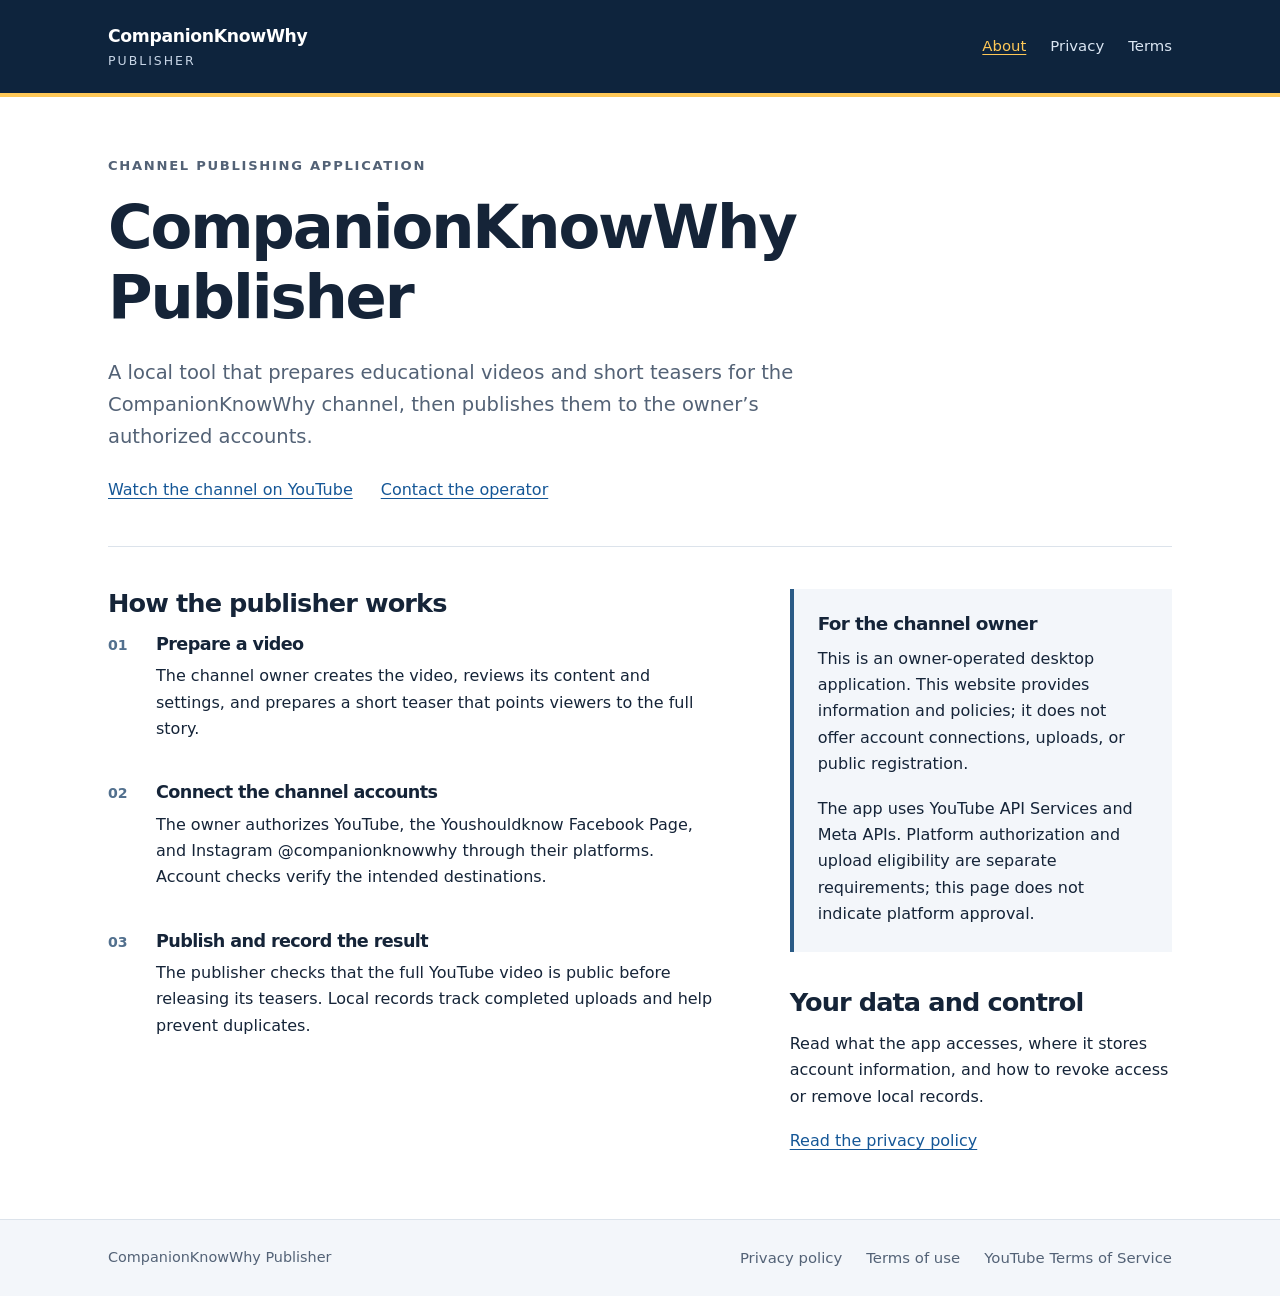
==== index.html @ aec20b23 "Publish CompanionKnowWhy application information and policies" ====
<!doctype html>
<html lang="en"><head><meta charset="utf-8"><meta name="viewport" content="width=device-width,initial-scale=1"><title>CompanionKnowWhy Publisher</title><meta name="description" content="The local publishing application for the CompanionKnowWhy channel. Learn how it works, how account data is handled, and how to contact the operator."><link rel="stylesheet" href="/styles.css"><link rel="icon" type="image/svg+xml" href="data:image/svg+xml,%3Csvg xmlns='http://www.w3.org/2000/svg' viewBox='0 0 32 32'%3E%3Crect width='32' height='32' rx='7' fill='%230e243d'/%3E%3Ctext x='16' y='24' text-anchor='middle' font-family='Arial' font-size='25' font-weight='bold' fill='%23ffc857'%3E%3F%3C/text%3E%3C/svg%3E"></head>
<body><a class="skip" href="#main">Skip to content</a><header><div class="bar"><a class="brand" href="/">CompanionKnowWhy<span>Publisher</span></a><nav aria-label="Main navigation"><a href="/" aria-current="page">About</a><a href="/privacy/">Privacy</a><a href="/terms/">Terms</a></nav></div></header>
<main id="main"><section class="intro"><p class="eyebrow">Channel publishing application</p><h1>CompanionKnowWhy Publisher</h1><p class="lead">A local tool that prepares educational videos and short teasers for the CompanionKnowWhy channel, then publishes them to the owner’s authorized accounts.</p><div class="links"><a href="https://www.youtube.com/@CompanionKnowWhy">Watch the channel on YouTube</a><a href="mailto:companionyoutube@gmail.com">Contact the operator</a></div></section>
<div class="grid"><section><h2>How the publisher works</h2><ol class="steps"><li><h3>Prepare a video</h3><p>The channel owner creates the video, reviews its content and settings, and prepares a short teaser that points viewers to the full story.</p></li><li><h3>Connect the channel accounts</h3><p>The owner authorizes YouTube, the Youshouldknow Facebook Page, and Instagram @companionknowwhy through their platforms. Account checks verify the intended destinations.</p></li><li><h3>Publish and record the result</h3><p>The publisher checks that the full YouTube video is public before releasing its teasers. Local records track completed uploads and help prevent duplicates.</p></li></ol></section><aside><div class="note"><h2>For the channel owner</h2><p>This is an owner-operated desktop application. This website provides information and policies; it does not offer account connections, uploads, or public registration.</p><p>The app uses YouTube API Services and Meta APIs. Platform authorization and upload eligibility are separate requirements; this page does not indicate platform approval.</p></div><h2>Your data and control</h2><p>Read what the app accesses, where it stores account information, and how to revoke access or remove local records.</p><a href="/privacy/">Read the privacy policy</a></aside></div></main>
<footer><div class="footer-inner"><span>CompanionKnowWhy Publisher</span><nav aria-label="Footer"><a href="/privacy/">Privacy policy</a><a href="/terms/">Terms of use</a><a href="https://www.youtube.com/t/terms">YouTube Terms of Service</a></nav></div></footer></body></html>
---- styles.css ----
:root{color-scheme:light;--ink:#152438;--muted:#536276;--line:#dce3eb;--navy:#0e243d;--accent:#ffc857;--paper:#fff;--soft:#f3f6fa;font-family:system-ui,-apple-system,BlinkMacSystemFont,"Segoe UI",sans-serif;font-size:16px}
*{box-sizing:border-box}body{margin:0;background:var(--paper);color:var(--ink);line-height:1.65}a{color:#155797;text-underline-offset:.2em}a:hover{text-decoration-thickness:2px}a:focus-visible{outline:3px solid #d78d00;outline-offset:5px}header{background:var(--navy);color:#fff;border-bottom:4px solid var(--accent)}.bar{max-width:1120px;margin:auto;padding:22px 28px;display:flex;align-items:center;justify-content:space-between;gap:24px}.brand{font-weight:750;color:#fff;text-decoration:none;font-size:1.08rem;letter-spacing:-.02em}.brand span{display:block;font-size:.78rem;font-weight:450;letter-spacing:.16em;text-transform:uppercase;color:#c7d5e6}nav{display:flex;gap:24px;flex-wrap:wrap}nav a{color:#dbe6f3;font-size:.93rem;text-decoration:none}nav a[aria-current=page]{color:var(--accent);text-decoration:underline}main{max-width:1120px;margin:auto;padding:58px 28px 64px}.eyebrow{font-size:.82rem;font-weight:700;text-transform:uppercase;letter-spacing:.13em;color:var(--muted);margin:0 0 16px}h1,h2,h3{line-height:1.15;letter-spacing:-.035em}h1{font-size:clamp(2.2rem,5vw,3.8rem);max-width:830px;margin:0 0 24px}h2{font-size:1.6rem;margin:36px 0 14px}h3{font-size:1.1rem;margin:0 0 9px}p{margin:0 0 18px}.lead{font-size:1.22rem;max-width:740px;color:var(--muted)}.intro{padding-bottom:42px;border-bottom:1px solid var(--line)}.grid{display:grid;grid-template-columns:1.6fr 1fr;gap:70px;margin-top:42px}.grid h2:first-child{margin-top:0}.note{background:var(--soft);border-left:4px solid #2a5b86;padding:24px}.note h2{font-size:1.15rem;margin:0 0 12px}.note p:last-child{margin-bottom:0}ul,ol{padding-left:1.35em}li{margin-bottom:10px}.steps{list-style:none;padding:0;counter-reset:step}.steps li{counter-increment:step;padding:0 0 22px 48px;position:relative;margin:0}.steps li:before{content:counter(step,decimal-leading-zero);position:absolute;left:0;top:0;font-weight:700;color:#52708e;font-size:.88rem}.links{display:flex;gap:12px 28px;flex-wrap:wrap;margin-top:24px}.legal{max-width:800px}.legal h1{font-size:clamp(2rem,5vw,3.2rem)}.legal section{margin-top:32px}.legal section h2{font-size:1.35rem}.date{font-size:.9rem;color:var(--muted)}.legal strong{font-weight:650}footer{border-top:1px solid var(--line);background:var(--soft)}.footer-inner{max-width:1120px;margin:auto;padding:26px 28px;display:flex;justify-content:space-between;gap:20px;flex-wrap:wrap;font-size:.9rem;color:var(--muted)}footer a{color:var(--muted)}.skip{position:absolute;top:-80px;left:16px;background:#fff;padding:12px;z-index:5}.skip:focus{top:8px}@media(max-width:700px){.bar{align-items:flex-start;flex-direction:column;gap:18px;padding:20px}nav{gap:20px}main{padding:38px 20px 48px}.grid{grid-template-columns:1fr;gap:26px;margin-top:30px}.intro{padding-bottom:28px}.lead{font-size:1.1rem}.footer-inner{padding:24px 20px}h1{overflow-wrap:anywhere}}@media(prefers-reduced-motion:no-preference){a{transition:color .15s ease}}
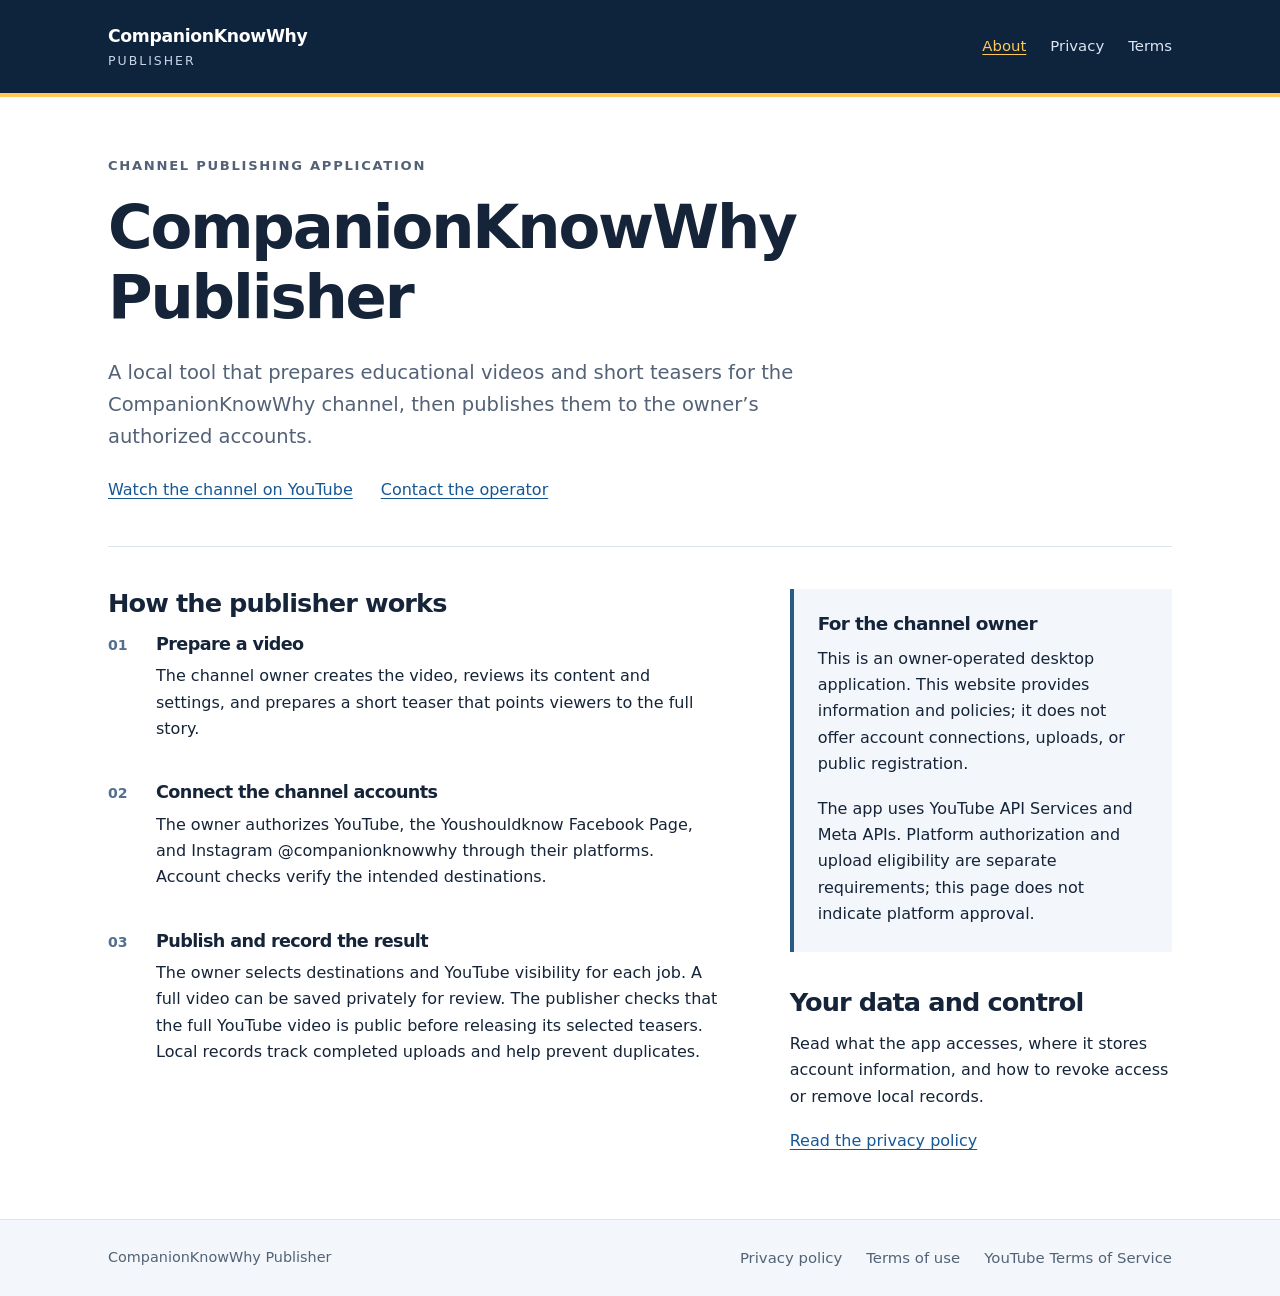
==== commit b11eab0b: "Clarify per-job destinations and YouTube visibility" ====
--- a/index.html
+++ b/index.html
@@ -1,6 +1,6 @@
 <!doctype html>
-<html lang="en"><head><meta charset="utf-8"><meta name="viewport" content="width=device-width,initial-scale=1"><title>CompanionKnowWhy Publisher</title><meta name="description" content="The local publishing application for the CompanionKnowWhy channel. Learn how it works, how account data is handled, and how to contact the operator."><link rel="stylesheet" href="/styles.css"><link rel="icon" type="image/svg+xml" href="data:image/svg+xml,%3Csvg xmlns='http://www.w3.org/2000/svg' viewBox='0 0 32 32'%3E%3Crect width='32' height='32' rx='7' fill='%230e243d'/%3E%3Ctext x='16' y='24' text-anchor='middle' font-family='Arial' font-size='25' font-weight='bold' fill='%23ffc857'%3E%3F%3C/text%3E%3C/svg%3E"></head>
+<html lang="en"><head><meta name="google-site-verification" content="qlFCwbFCEnuFI3ZQNirNBxxOsfVoNl_6YSu9M6t_N34" /><meta charset="utf-8"><meta name="viewport" content="width=device-width,initial-scale=1"><title>CompanionKnowWhy Publisher</title><meta name="description" content="The local publishing application for the CompanionKnowWhy channel. Learn how it works, how account data is handled, and how to contact the operator."><link rel="stylesheet" href="/styles.css"><link rel="icon" type="image/svg+xml" href="data:image/svg+xml,%3Csvg xmlns='http://www.w3.org/2000/svg' viewBox='0 0 32 32'%3E%3Crect width='32' height='32' rx='7' fill='%230e243d'/%3E%3Ctext x='16' y='24' text-anchor='middle' font-family='Arial' font-size='25' font-weight='bold' fill='%23ffc857'%3E%3F%3C/text%3E%3C/svg%3E"></head>
 <body><a class="skip" href="#main">Skip to content</a><header><div class="bar"><a class="brand" href="/">CompanionKnowWhy<span>Publisher</span></a><nav aria-label="Main navigation"><a href="/" aria-current="page">About</a><a href="/privacy/">Privacy</a><a href="/terms/">Terms</a></nav></div></header>
 <main id="main"><section class="intro"><p class="eyebrow">Channel publishing application</p><h1>CompanionKnowWhy Publisher</h1><p class="lead">A local tool that prepares educational videos and short teasers for the CompanionKnowWhy channel, then publishes them to the owner’s authorized accounts.</p><div class="links"><a href="https://www.youtube.com/@CompanionKnowWhy">Watch the channel on YouTube</a><a href="mailto:companionyoutube@gmail.com">Contact the operator</a></div></section>
-<div class="grid"><section><h2>How the publisher works</h2><ol class="steps"><li><h3>Prepare a video</h3><p>The channel owner creates the video, reviews its content and settings, and prepares a short teaser that points viewers to the full story.</p></li><li><h3>Connect the channel accounts</h3><p>The owner authorizes YouTube, the Youshouldknow Facebook Page, and Instagram @companionknowwhy through their platforms. Account checks verify the intended destinations.</p></li><li><h3>Publish and record the result</h3><p>The publisher checks that the full YouTube video is public before releasing its teasers. Local records track completed uploads and help prevent duplicates.</p></li></ol></section><aside><div class="note"><h2>For the channel owner</h2><p>This is an owner-operated desktop application. This website provides information and policies; it does not offer account connections, uploads, or public registration.</p><p>The app uses YouTube API Services and Meta APIs. Platform authorization and upload eligibility are separate requirements; this page does not indicate platform approval.</p></div><h2>Your data and control</h2><p>Read what the app accesses, where it stores account information, and how to revoke access or remove local records.</p><a href="/privacy/">Read the privacy policy</a></aside></div></main>
+<div class="grid"><section><h2>How the publisher works</h2><ol class="steps"><li><h3>Prepare a video</h3><p>The channel owner creates the video, reviews its content and settings, and prepares a short teaser that points viewers to the full story.</p></li><li><h3>Connect the channel accounts</h3><p>The owner authorizes YouTube, the Youshouldknow Facebook Page, and Instagram @companionknowwhy through their platforms. Account checks verify the intended destinations.</p></li><li><h3>Publish and record the result</h3><p>The owner selects destinations and YouTube visibility for each job. A full video can be saved privately for review. The publisher checks that the full YouTube video is public before releasing its selected teasers. Local records track completed uploads and help prevent duplicates.</p></li></ol></section><aside><div class="note"><h2>For the channel owner</h2><p>This is an owner-operated desktop application. This website provides information and policies; it does not offer account connections, uploads, or public registration.</p><p>The app uses YouTube API Services and Meta APIs. Platform authorization and upload eligibility are separate requirements; this page does not indicate platform approval.</p></div><h2>Your data and control</h2><p>Read what the app accesses, where it stores account information, and how to revoke access or remove local records.</p><a href="/privacy/">Read the privacy policy</a></aside></div></main>
 <footer><div class="footer-inner"><span>CompanionKnowWhy Publisher</span><nav aria-label="Footer"><a href="/privacy/">Privacy policy</a><a href="/terms/">Terms of use</a><a href="https://www.youtube.com/t/terms">YouTube Terms of Service</a></nav></div></footer></body></html>
